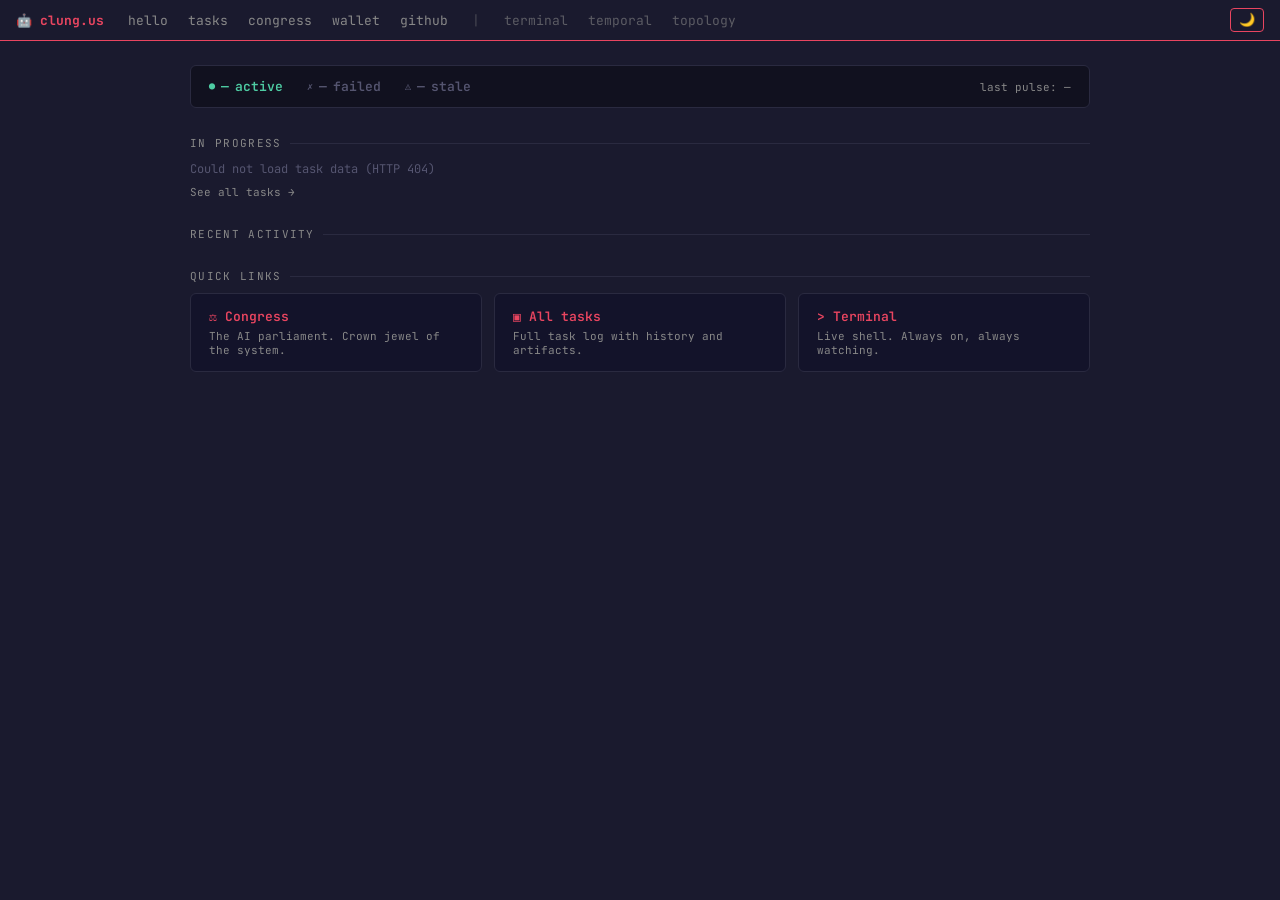
==== index.html @ 1dc8ebe1 "Replace static landing page with live at-a-glance dashboard Drops the brochure/bio in favour of an o" ====
<!DOCTYPE html>
<html lang="en">
<head>
  <meta charset="UTF-8">
  <meta name="viewport" content="width=device-width, initial-scale=1.0">
  <title>BigClungus — Operations Dashboard</title>
  <link rel="icon" type="image/png" href="/favicon.png">
  <link rel="stylesheet" href="/sitenav.css?v=2">
  <script src="/sitenav.js?v=2" defer></script>
  <style>
    body {
      margin: 0;
      background: var(--bg);
      color: var(--text);
      font-family: 'JetBrains Mono', 'Fira Code', 'Cascadia Code', monospace;
      font-size: 13px;
    }

    .dashboard {
      max-width: 900px;
      margin: 0 auto;
      padding: 24px 20px 48px;
    }

    /* ── Status bar ── */
    .status-bar {
      display: flex;
      align-items: center;
      gap: 24px;
      padding: 12px 18px;
      background: #11111f;
      border: 1px solid #2a2a40;
      border-radius: 6px;
      margin-bottom: 28px;
      flex-wrap: wrap;
    }

    .status-pill {
      display: flex;
      align-items: center;
      gap: 6px;
      font-size: 13px;
      font-weight: 600;
    }

    .status-pill .dot {
      font-size: 10px;
    }

    .status-pill.active { color: #4ecca3; }
    .status-pill.failed { color: #e94560; }
    .status-pill.failed.zero { color: #555570; }
    .status-pill.stale  { color: #f0a500; }
    .status-pill.stale.zero  { color: #555570; }

    .status-pulse {
      margin-left: auto;
      color: var(--text-muted);
      font-size: 11px;
      white-space: nowrap;
    }

    /* ── Section headers ── */
    .section-label {
      font-size: 11px;
      letter-spacing: 0.12em;
      text-transform: uppercase;
      color: var(--text-muted);
      margin: 0 0 10px;
      display: flex;
      align-items: center;
      gap: 8px;
    }

    .section-label::after {
      content: '';
      flex: 1;
      height: 1px;
      background: #2a2a40;
    }

    /* ── Active tasks strip ── */
    .active-tasks {
      margin-bottom: 28px;
    }

    .task-card {
      border-left: 3px solid #4ecca3;
      padding: 10px 14px;
      background: #13132a;
      border-radius: 0 4px 4px 0;
      margin-bottom: 6px;
      display: flex;
      align-items: baseline;
      gap: 12px;
    }

    .task-card-body {
      flex: 1;
      min-width: 0;
    }

    .task-title {
      color: var(--text);
      white-space: nowrap;
      overflow: hidden;
      text-overflow: ellipsis;
      max-width: 100%;
      font-size: 13px;
    }

    .task-snippet {
      color: var(--text-muted);
      font-size: 11px;
      white-space: nowrap;
      overflow: hidden;
      text-overflow: ellipsis;
      max-width: 100%;
      margin-top: 3px;
    }

    .task-age {
      color: #555570;
      font-size: 11px;
      white-space: nowrap;
      flex-shrink: 0;
    }

    .tasks-footer {
      margin-top: 8px;
      font-size: 11px;
    }

    .tasks-footer a {
      color: var(--text-muted);
      text-decoration: none;
    }

    .tasks-footer a:hover {
      color: var(--accent);
    }

    .empty-note {
      color: #555570;
      font-size: 12px;
      padding: 8px 0;
    }

    /* ── Activity feed ── */
    .activity-feed {
      margin-bottom: 28px;
    }

    .feed-entry {
      display: grid;
      grid-template-columns: 140px 1fr auto;
      gap: 10px;
      padding: 7px 0;
      border-bottom: 1px solid #1a1a30;
      align-items: baseline;
    }

    .feed-entry:last-child {
      border-bottom: none;
    }

    .feed-task {
      color: var(--text-muted);
      font-size: 11px;
      white-space: nowrap;
      overflow: hidden;
      text-overflow: ellipsis;
    }

    .feed-msg {
      color: var(--text);
      font-size: 12px;
      white-space: nowrap;
      overflow: hidden;
      text-overflow: ellipsis;
    }

    .feed-event-dot {
      display: inline-block;
      width: 6px;
      height: 6px;
      border-radius: 50%;
      margin-right: 6px;
      flex-shrink: 0;
      vertical-align: middle;
    }

    .feed-event-dot.done      { background: #4ecca3; }
    .feed-event-dot.failed    { background: #e94560; }
    .feed-event-dot.milestone { background: #7a7aaa; }
    .feed-event-dot.blocked   { background: #f0a500; }
    .feed-event-dot.started   { background: #444460; }
    .feed-event-dot.stale     { background: #f0a500; }
    .feed-event-dot.default   { background: #333355; }

    .feed-ts {
      color: #555570;
      font-size: 11px;
      white-space: nowrap;
    }

    /* ── Quick links ── */
    .quick-links {
      display: grid;
      grid-template-columns: repeat(auto-fit, minmax(200px, 1fr));
      gap: 12px;
    }

    .quick-link {
      display: block;
      padding: 14px 18px;
      background: #13132a;
      border: 1px solid #2a2a40;
      border-radius: 6px;
      text-decoration: none;
      color: var(--text);
      transition: border-color 0.15s, background 0.15s;
    }

    .quick-link:hover {
      border-color: var(--accent);
      background: #1a1a38;
    }

    .quick-link .ql-label {
      font-size: 13px;
      font-weight: 600;
      color: var(--accent);
      margin-bottom: 4px;
    }

    .quick-link .ql-desc {
      font-size: 11px;
      color: var(--text-muted);
    }

    .quick-link.crown .ql-label::before {
      content: '⚖ ';
    }

    .quick-link.tasks-link .ql-label::before {
      content: '▣ ';
    }

    .quick-link.terminal-link .ql-label::before {
      content: '> ';
    }

    /* ── Loading / error states ── */
    #loading-note {
      color: #555570;
      font-size: 12px;
      padding: 20px 0;
      text-align: center;
    }

    /* ── Mobile ── */
    @media (max-width: 600px) {
      .status-bar { gap: 14px; }
      .status-pulse { margin-left: 0; width: 100%; }

      .feed-entry {
        grid-template-columns: 100px 1fr auto;
        gap: 6px;
      }
    }
  </style>
</head>
<body>
  <div class="dashboard">

    <!-- Status bar -->
    <div class="status-bar" id="status-bar">
      <span class="status-pill active">
        <span class="dot">●</span>
        <span id="count-active">—</span> active
      </span>
      <span class="status-pill failed zero" id="pill-failed">
        <span class="dot">✗</span>
        <span id="count-failed">—</span> failed
      </span>
      <span class="status-pill stale zero" id="pill-stale">
        <span class="dot">⚠</span>
        <span id="count-stale">—</span> stale
      </span>
      <span class="status-pulse" id="last-pulse">last pulse: —</span>
    </div>

    <!-- Active tasks -->
    <div class="active-tasks">
      <p class="section-label">in progress</p>
      <div id="active-list"><span class="empty-note">loading…</span></div>
      <div class="tasks-footer"><a href="/tasks">See all tasks →</a></div>
    </div>

    <!-- Recent activity feed -->
    <div class="activity-feed">
      <p class="section-label">recent activity</p>
      <div id="feed-list"><span class="empty-note">loading…</span></div>
    </div>

    <!-- Quick links -->
    <div>
      <p class="section-label">quick links</p>
      <div class="quick-links">
        <a class="quick-link crown" href="/congress">
          <div class="ql-label">Congress</div>
          <div class="ql-desc">The AI parliament. Crown jewel of the system.</div>
        </a>
        <a class="quick-link tasks-link" href="/tasks">
          <div class="ql-label">All tasks</div>
          <div class="ql-desc">Full task log with history and artifacts.</div>
        </a>
        <a class="quick-link terminal-link" href="https://terminal.clung.us" target="_blank" rel="noopener">
          <div class="ql-label">Terminal</div>
          <div class="ql-desc">Live shell. Always on, always watching.</div>
        </a>
      </div>
    </div>

  </div><!-- /dashboard -->

  <script>
  (function () {
    'use strict';

    var REFRESH_MS = 30000;

    /* ── Helpers ── */
    function trunc(str, max) {
      if (!str) return '';
      str = str.replace(/\s+/g, ' ').trim();
      return str.length > max ? str.slice(0, max - 1) + '…' : str;
    }

    function relTime(isoStr) {
      if (!isoStr) return '';
      var d = new Date(isoStr);
      if (isNaN(d)) return '';
      var diffMs = Date.now() - d.getTime();
      var diffMin = Math.floor(diffMs / 60000);
      if (diffMin < 1)  return 'just now';
      if (diffMin < 60) return diffMin + 'm ago';
      var diffH = Math.floor(diffMin / 60);
      if (diffH < 24)   return diffH + 'h ago';
      return Math.floor(diffH / 24) + 'd ago';
    }

    function fmtTime(isoStr) {
      if (!isoStr) return '';
      var d = new Date(isoStr);
      if (isNaN(d)) return '';
      return d.toLocaleTimeString([], {hour: '2-digit', minute: '2-digit'});
    }

    function eventDotClass(evt) {
      var known = {done:1, failed:1, milestone:1, blocked:1, started:1, stale:1};
      return known[evt] ? evt : 'default';
    }

    /* ── DOM helpers ── */
    function el(tag, cls, text) {
      var e = document.createElement(tag);
      if (cls) e.className = cls;
      if (text !== undefined) e.textContent = text;
      return e;
    }

    /* ── Render ── */
    function render(tasks) {
      var active = tasks.filter(function(t){ return t.status === 'in_progress'; });
      var failed = tasks.filter(function(t){ return t.status === 'failed'; });
      var stale  = tasks.filter(function(t){ return t.status === 'stale'; });

      /* Status bar */
      document.getElementById('count-active').textContent = active.length;
      document.getElementById('count-failed').textContent = failed.length;
      document.getElementById('count-stale').textContent  = stale.length;

      var pfailed = document.getElementById('pill-failed');
      pfailed.classList.toggle('zero', failed.length === 0);

      var pstale = document.getElementById('pill-stale');
      pstale.classList.toggle('zero', stale.length === 0);

      /* Last pulse: most recent log timestamp across all tasks */
      var latestTs = '';
      tasks.forEach(function(t) {
        var log = t.log;
        if (log && log.length) {
          var last = log[log.length - 1].ts || '';
          if (last > latestTs) latestTs = last;
        }
      });
      document.getElementById('last-pulse').textContent =
        latestTs ? 'last pulse: ' + fmtTime(latestTs) : 'last pulse: —';

      /* Active tasks strip (top 5) */
      var activeEl = document.getElementById('active-list');
      activeEl.innerHTML = '';
      if (active.length === 0) {
        activeEl.appendChild(el('span', 'empty-note', 'No active tasks right now.'));
      } else {
        active.slice(0, 5).forEach(function(t) {
          var card = el('div', 'task-card');
          var body = el('div', 'task-card-body');

          var titleEl = el('div', 'task-title', trunc(t.title, 65));
          body.appendChild(titleEl);

          /* Last non-started log entry context */
          var snippet = '';
          var snippetTs = '';
          var log = t.log || [];
          for (var i = log.length - 1; i >= 0; i--) {
            if (log[i].event !== 'started') {
              snippet  = log[i].context || log[i].message || '';
              snippetTs = log[i].ts || '';
              break;
            }
          }
          if (!snippet && t.summary) snippet = t.summary;

          if (snippet) {
            body.appendChild(el('div', 'task-snippet', trunc(snippet, 90)));
          }

          card.appendChild(body);

          var age = relTime(snippetTs || t.started_at);
          card.appendChild(el('div', 'task-age', age));

          activeEl.appendChild(card);
        });
      }

      /* Recent activity feed — last 8 log entries across all tasks, newest first */
      var allEntries = [];
      tasks.forEach(function(t) {
        var log = t.log || [];
        log.forEach(function(entry) {
          allEntries.push({
            taskTitle: t.title || t.id,
            event: entry.event || '',
            msg: entry.context || entry.message || '',
            ts: entry.ts || ''
          });
        });
      });

      allEntries.sort(function(a, b) {
        return b.ts.localeCompare(a.ts);
      });

      var feedEl = document.getElementById('feed-list');
      feedEl.innerHTML = '';
      var top8 = allEntries.slice(0, 8);

      if (top8.length === 0) {
        feedEl.appendChild(el('span', 'empty-note', 'No activity yet.'));
      } else {
        top8.forEach(function(entry) {
          var row = el('div', 'feed-entry');

          var taskCell = el('div', 'feed-task', trunc(entry.taskTitle, 22));
          row.appendChild(taskCell);

          var msgCell = el('div', 'feed-msg');
          var dot = el('span', 'feed-event-dot ' + eventDotClass(entry.event));
          msgCell.appendChild(dot);
          msgCell.appendChild(document.createTextNode(trunc(entry.msg, 80) || entry.event));
          row.appendChild(msgCell);

          row.appendChild(el('div', 'feed-ts', relTime(entry.ts)));

          feedEl.appendChild(row);
        });
      }
    }

    /* ── Fetch ── */
    function fetchAndRender() {
      fetch('/api/tasks?limit=50')
        .then(function(r) {
          if (!r.ok) throw new Error('HTTP ' + r.status);
          return r.json();
        })
        .then(function(tasks) {
          render(tasks);
        })
        .catch(function(err) {
          var activeEl = document.getElementById('active-list');
          var feedEl   = document.getElementById('feed-list');
          var msg = 'Could not load task data (' + err.message + ')';
          activeEl.innerHTML = '<span class="empty-note">' + msg + '</span>';
          feedEl.innerHTML   = '';
        });
    }

    fetchAndRender();
    setInterval(fetchAndRender, REFRESH_MS);
  })();
  </script>
</body>
</html>
---- sitenav.css ----
@import url('https://fonts.googleapis.com/css2?family=JetBrains+Mono:ital,wght@0,100..800;1,100..800&display=swap');

/* ── CSS variables ── */
:root {
  --bg: #1a1a2e;
  --accent: #e94560;
  --text: #ccc;
  --text-muted: #888;
  --text-dim: #aaa;
  --nav-bg: #1a1a2e;
  --nav-border: #e94560;
  --hover-fg: #fff;
}

[data-theme="light"] {
  --bg: #fdf6e3;
  --accent: #2aa198;
  --text: #586e75;
  --text-muted: #839496;
  --text-dim: #93a1a1;
  --nav-bg: #f5efe0;
  --nav-border: #2aa198;
  --hover-fg: #073642;
}

/* ── Main nav ── */
.sitenav {
  position: sticky;
  top: 0;
  z-index: 100;
  display: flex;
  align-items: center;
  justify-content: space-between;
  padding: 8px 16px;
  background: var(--nav-bg);
  border-bottom: 1px solid var(--nav-border);
  font-family: 'JetBrains Mono', monospace;
  font-size: 13px;
  gap: 24px;
}

.sitenav-brand {
  color: var(--accent);
  text-decoration: none;
  font-weight: bold;
  white-space: nowrap;
}

.sitenav-links {
  display: flex;
  flex: 1;
  gap: 20px;
  align-items: center;
}

.sitenav-links a {
  color: var(--text-muted);
  text-decoration: none;
  transition: color 0.15s ease;
}

.sitenav-links a:hover,
.sitenav-links a.active {
  color: var(--accent);
}

/* ── Theme toggle ── */
.theme-toggle {
  background: none;
  border: 1px solid var(--nav-border);
  color: var(--text-muted);
  border-radius: 4px;
  padding: 2px 8px;
  font-family: 'JetBrains Mono', monospace;
  font-size: 13px;
  cursor: pointer;
  transition: color 0.15s ease, border-color 0.15s ease;
  line-height: 1.4;
}

.theme-toggle:hover {
  color: var(--accent);
  border-color: var(--accent);
}

/* ── Nav separator and tool links ── */
.sitenav-sep {
  color: var(--text-muted);
  opacity: 0.4;
  padding: 0 4px;
  user-select: none;
}

.sitenav-tool-link {
  opacity: 0.6;
}

.sitenav-tool-link:hover {
  opacity: 1;
}

/* ── Mobile responsive ── */
@media (max-width: 768px) {
  .sitenav {
    flex-wrap: wrap;
    gap: 8px;
    padding: 8px 12px;
  }

  .sitenav-brand {
    flex: 0 0 auto;
  }

  .sitenav-links {
    flex: 0 0 100%;
    flex-wrap: wrap;
    gap: 8px 14px;
    order: 3;
  }

  .theme-toggle {
    margin-left: auto;
  }
}
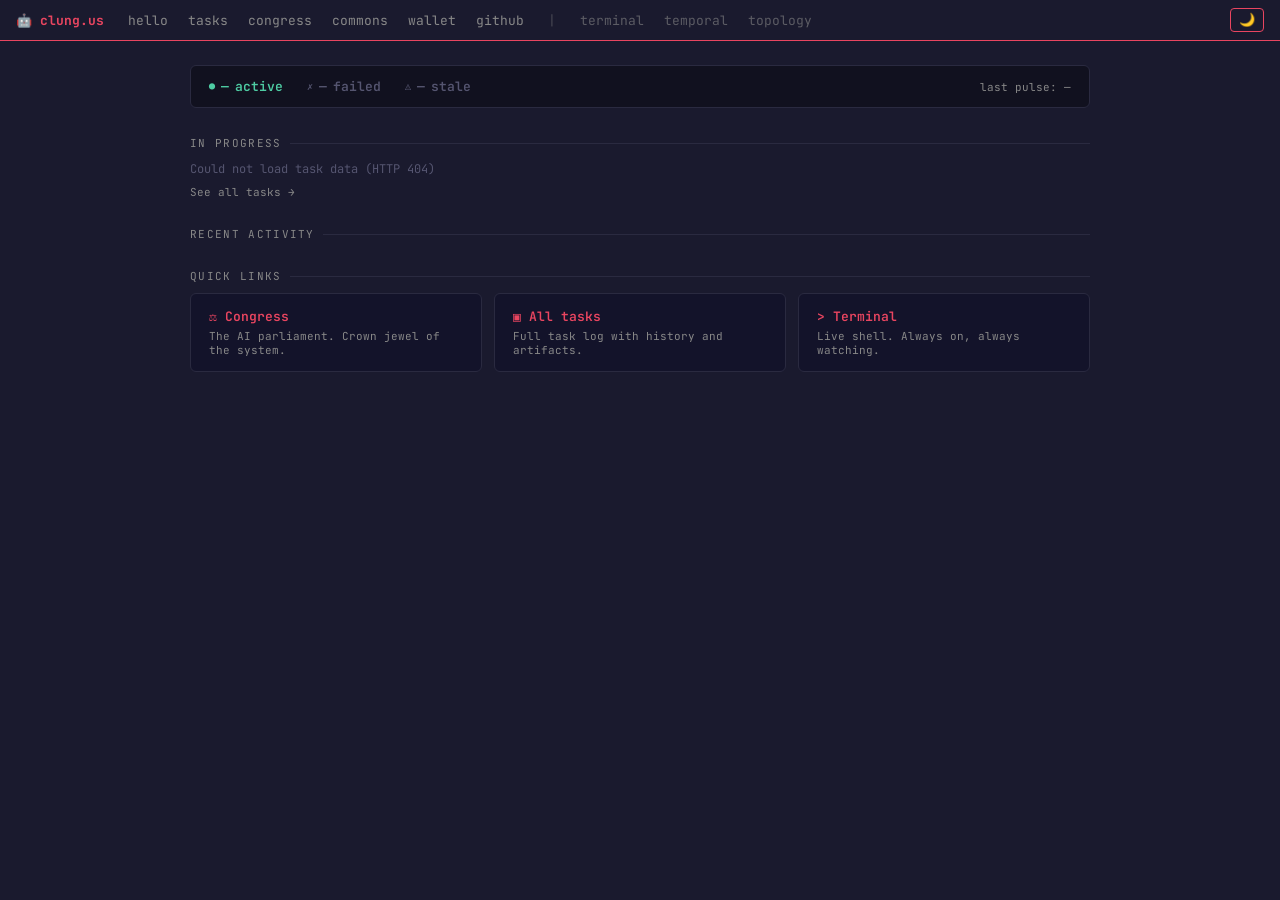
==== commit d1a26ba7: "fix: handle paginated /api/tasks response on homepage /api/tasks now returns {tasks: [...], totals, " ====
--- a/index.html
+++ b/index.html
@@ -5,8 +5,8 @@
   <meta name="viewport" content="width=device-width, initial-scale=1.0">
   <title>BigClungus — Operations Dashboard</title>
   <link rel="icon" type="image/png" href="/favicon.png">
-  <link rel="stylesheet" href="/sitenav.css?v=2">
-  <script src="/sitenav.js?v=2" defer></script>
+  <link rel="stylesheet" href="/sitenav.css?v=b6d00bc">
+  <script src="/sitenav.js?v=b6d00bc" defer></script>
   <style>
     body {
       margin: 0;
@@ -490,7 +490,8 @@
           if (!r.ok) throw new Error('HTTP ' + r.status);
           return r.json();
         })
-        .then(function(tasks) {
+        .then(function(data) {
+          var tasks = Array.isArray(data) ? data : (data.tasks || []);
           render(tasks);
         })
         .catch(function(err) {
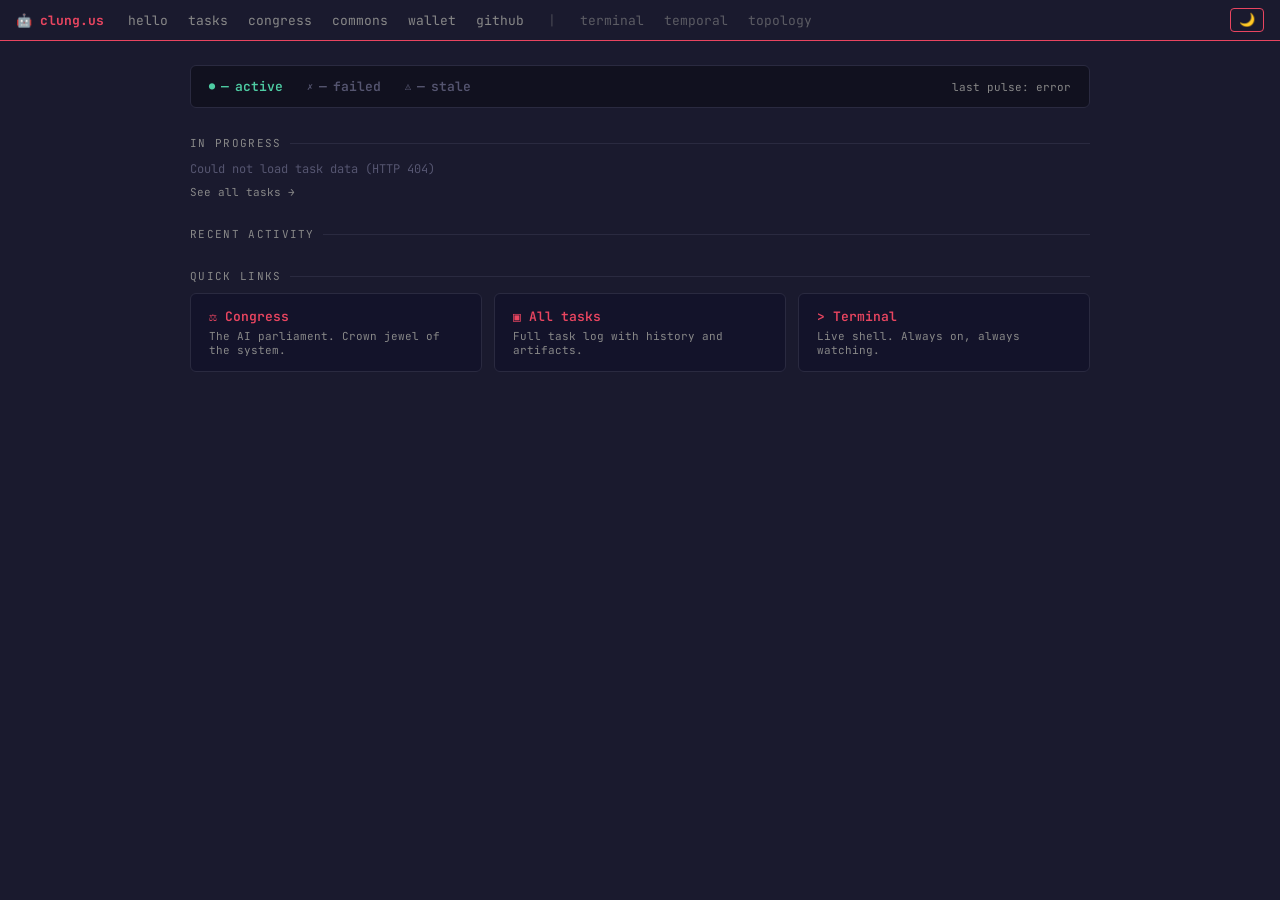
==== commit 719d4e50: "fix: show sign-in link in last-pulse and active-list when API returns 403 The homepage /api/tasks fe" ====
--- a/index.html
+++ b/index.html
@@ -497,9 +497,17 @@
         .catch(function(err) {
           var activeEl = document.getElementById('active-list');
           var feedEl   = document.getElementById('feed-list');
-          var msg = 'Could not load task data (' + err.message + ')';
-          activeEl.innerHTML = '<span class="empty-note">' + msg + '</span>';
-          feedEl.innerHTML   = '';
+          var pulseEl  = document.getElementById('last-pulse');
+          if (err.message === 'HTTP 403') {
+            var loginUrl = '/auth/github?next=' + encodeURIComponent(window.location.pathname);
+            activeEl.innerHTML = '<span class="empty-note"><a href="' + loginUrl + '" style="color:var(--accent)">sign in</a> to see task data</span>';
+            if (pulseEl) pulseEl.innerHTML = 'last pulse: <a href="' + loginUrl + '" style="color:var(--accent)">sign in</a>';
+          } else {
+            var msg = 'Could not load task data (' + err.message + ')';
+            activeEl.innerHTML = '<span class="empty-note">' + msg + '</span>';
+            if (pulseEl) pulseEl.textContent = 'last pulse: error';
+          }
+          feedEl.innerHTML = '';
         });
     }
 
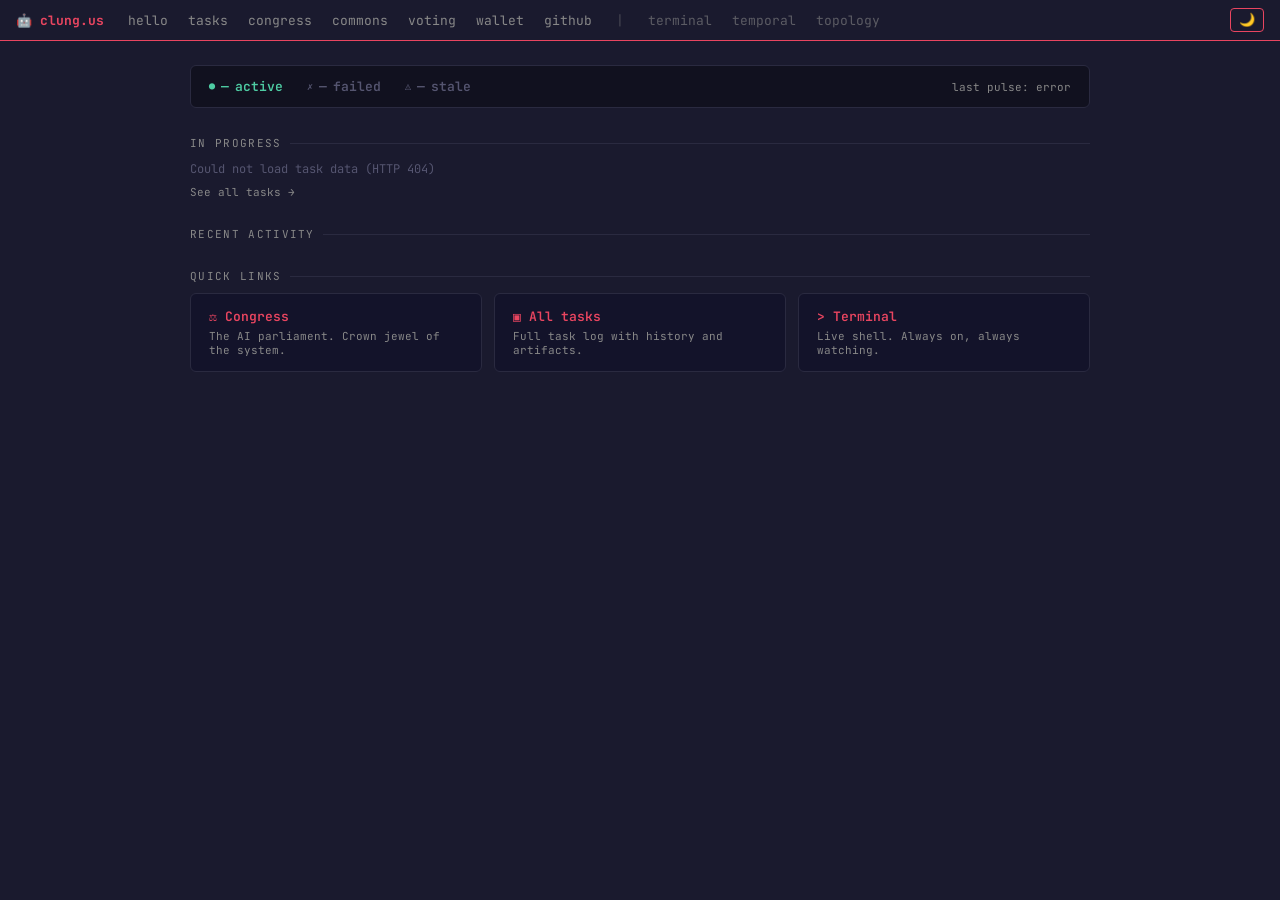
==== commit d4bfb463: "fix: congress active stale check, smooth player movement, congress modal, add voting nav link - API:" ====
--- a/index.html
+++ b/index.html
@@ -5,8 +5,8 @@
   <meta name="viewport" content="width=device-width, initial-scale=1.0">
   <title>BigClungus — Operations Dashboard</title>
   <link rel="icon" type="image/png" href="/favicon.png">
-  <link rel="stylesheet" href="/sitenav.css?v=b6d00bc">
-  <script src="/sitenav.js?v=b6d00bc" defer></script>
+  <link rel="stylesheet" href="/sitenav.css?v=cc9e443">
+  <script src="/sitenav.js?v=cc9e443" defer></script>
   <style>
     body {
       margin: 0;
@@ -203,6 +203,87 @@
       font-size: 11px;
       white-space: nowrap;
     }
+
+    /* ── Services widget ── */
+    .services-widget {
+      margin-bottom: 28px;
+    }
+
+    .services-pills {
+      display: flex;
+      flex-wrap: wrap;
+      gap: 8px;
+      cursor: pointer;
+    }
+
+    .svc-pill {
+      display: inline-flex;
+      align-items: center;
+      gap: 5px;
+      padding: 5px 10px;
+      background: #13132a;
+      border: 1px solid #2a2a40;
+      border-radius: 4px;
+      font-size: 12px;
+      color: var(--text);
+      cursor: pointer;
+      user-select: none;
+      transition: border-color 0.15s, background 0.15s;
+    }
+
+    .svc-pill:hover {
+      border-color: #4a4a60;
+      background: #1a1a38;
+    }
+
+    .svc-pill .svc-dot {
+      font-size: 9px;
+    }
+
+    .svc-pill.svc-active .svc-dot  { color: #4ecca3; }
+    .svc-pill.svc-failed .svc-dot  { color: #e94560; }
+    .svc-pill.svc-activating .svc-dot { color: #f0a500; }
+    .svc-pill.svc-unknown .svc-dot { color: #555570; }
+
+    .svc-detail-panel {
+      margin-top: 10px;
+      display: none;
+      background: #0d0d1e;
+      border: 1px solid #2a2a40;
+      border-radius: 6px;
+      overflow: hidden;
+    }
+
+    .svc-detail-panel.open {
+      display: block;
+    }
+
+    .svc-detail-row {
+      display: grid;
+      grid-template-columns: 140px 80px 80px 100px 90px;
+      gap: 8px;
+      padding: 7px 14px;
+      border-bottom: 1px solid #1a1a30;
+      align-items: center;
+      font-size: 11px;
+    }
+
+    .svc-detail-row:last-child { border-bottom: none; }
+
+    .svc-detail-row.header {
+      color: #555570;
+      font-size: 10px;
+      letter-spacing: 0.08em;
+      text-transform: uppercase;
+      padding-top: 9px;
+    }
+
+    .svc-name { color: var(--text); font-weight: 600; }
+    .svc-state-active  { color: #4ecca3; }
+    .svc-state-failed  { color: #e94560; }
+    .svc-state-activating { color: #f0a500; }
+    .svc-state-other   { color: #555570; }
+    .svc-meta { color: var(--text-muted); }
 
     /* ── Quick links ── */
     .quick-links {
@@ -302,6 +383,22 @@
     <div class="activity-feed">
       <p class="section-label">recent activity</p>
       <div id="feed-list"><span class="empty-note">loading…</span></div>
+    </div>
+
+    <!-- Services health widget -->
+    <div class="services-widget" id="services-widget" style="display:none">
+      <p class="section-label" id="services-label" style="cursor:pointer" title="Click to expand/collapse">services</p>
+      <div class="services-pills" id="services-pills"></div>
+      <div class="svc-detail-panel" id="svc-detail-panel">
+        <div class="svc-detail-row header">
+          <span>service</span>
+          <span>state</span>
+          <span>uptime</span>
+          <span>restarts</span>
+          <span>memory</span>
+        </div>
+        <div id="svc-detail-rows"></div>
+      </div>
     </div>
 
     <!-- Quick links -->
@@ -514,6 +611,128 @@
     fetchAndRender();
     setInterval(fetchAndRender, REFRESH_MS);
   })();
+
+  /* ── Services health widget ── */
+  (function () {
+    'use strict';
+
+    var SERVICES_REFRESH_MS = 60000;
+    var detailOpen = false;
+
+    function fmtUptime(secs) {
+      if (secs === null || secs === undefined) return '—';
+      if (secs < 60)  return secs + 's';
+      if (secs < 3600) return Math.floor(secs / 60) + 'm';
+      if (secs < 86400) return Math.floor(secs / 3600) + 'h ' + Math.floor((secs % 3600) / 60) + 'm';
+      return Math.floor(secs / 86400) + 'd';
+    }
+
+    function fmtMem(mb) {
+      if (mb === null || mb === undefined) return '—';
+      return mb < 1 ? '<1 MB' : mb + ' MB';
+    }
+
+    function stateClass(state) {
+      if (state === 'active') return 'svc-active';
+      if (state === 'failed' || state === 'inactive') return 'svc-failed';
+      if (state === 'activating' || state === 'deactivating') return 'svc-activating';
+      return 'svc-unknown';
+    }
+
+    function stateTextClass(state) {
+      if (state === 'active') return 'svc-state-active';
+      if (state === 'failed' || state === 'inactive') return 'svc-state-failed';
+      if (state === 'activating' || state === 'deactivating') return 'svc-state-activating';
+      return 'svc-state-other';
+    }
+
+    function renderServices(services) {
+      var pillsEl = document.getElementById('services-pills');
+      var rowsEl  = document.getElementById('svc-detail-rows');
+      pillsEl.innerHTML = '';
+      rowsEl.innerHTML  = '';
+
+      services.forEach(function (svc) {
+        /* Pill */
+        var pill = document.createElement('span');
+        pill.className = 'svc-pill ' + stateClass(svc.state);
+        pill.title = svc.state + (svc.sub ? '/' + svc.sub : '');
+        var dot = document.createElement('span');
+        dot.className = 'svc-dot';
+        dot.textContent = '●';
+        pill.appendChild(dot);
+        pill.appendChild(document.createTextNode(svc.name));
+        pill.addEventListener('click', toggleDetail);
+        pillsEl.appendChild(pill);
+
+        /* Detail row */
+        var row = document.createElement('div');
+        row.className = 'svc-detail-row';
+
+        var nameEl = document.createElement('span');
+        nameEl.className = 'svc-name';
+        nameEl.textContent = svc.name;
+        row.appendChild(nameEl);
+
+        var stateEl = document.createElement('span');
+        stateEl.className = stateTextClass(svc.state);
+        stateEl.textContent = svc.state + (svc.sub && svc.sub !== svc.state ? '/' + svc.sub : '');
+        row.appendChild(stateEl);
+
+        var uptimeEl = document.createElement('span');
+        uptimeEl.className = 'svc-meta';
+        uptimeEl.textContent = fmtUptime(svc.uptime_sec);
+        row.appendChild(uptimeEl);
+
+        var restartsEl = document.createElement('span');
+        restartsEl.className = svc.restarts > 0 ? 'svc-state-failed' : 'svc-meta';
+        restartsEl.textContent = svc.restarts + 'x';
+        row.appendChild(restartsEl);
+
+        var memEl = document.createElement('span');
+        memEl.className = 'svc-meta';
+        memEl.textContent = fmtMem(svc.memory_mb);
+        row.appendChild(memEl);
+
+        rowsEl.appendChild(row);
+      });
+    }
+
+    function toggleDetail() {
+      detailOpen = !detailOpen;
+      var panel = document.getElementById('svc-detail-panel');
+      if (detailOpen) {
+        panel.classList.add('open');
+      } else {
+        panel.classList.remove('open');
+      }
+    }
+
+    function fetchServices() {
+      fetch('/api/ops/health')
+        .then(function (r) {
+          if (r.status === 403) { return null; }
+          if (!r.ok) throw new Error('HTTP ' + r.status);
+          return r.json();
+        })
+        .then(function (data) {
+          if (!data) return; /* not authed — widget stays hidden */
+          var widget = document.getElementById('services-widget');
+          widget.style.display = '';
+          renderServices(data);
+        })
+        .catch(function (err) {
+          console.warn('[services] fetch failed:', err.message);
+        });
+    }
+
+    /* Click on label also toggles detail */
+    var labelEl = document.getElementById('services-label');
+    if (labelEl) labelEl.addEventListener('click', toggleDetail);
+
+    fetchServices();
+    setInterval(fetchServices, SERVICES_REFRESH_MS);
+  })();
   </script>
 </body>
 </html>
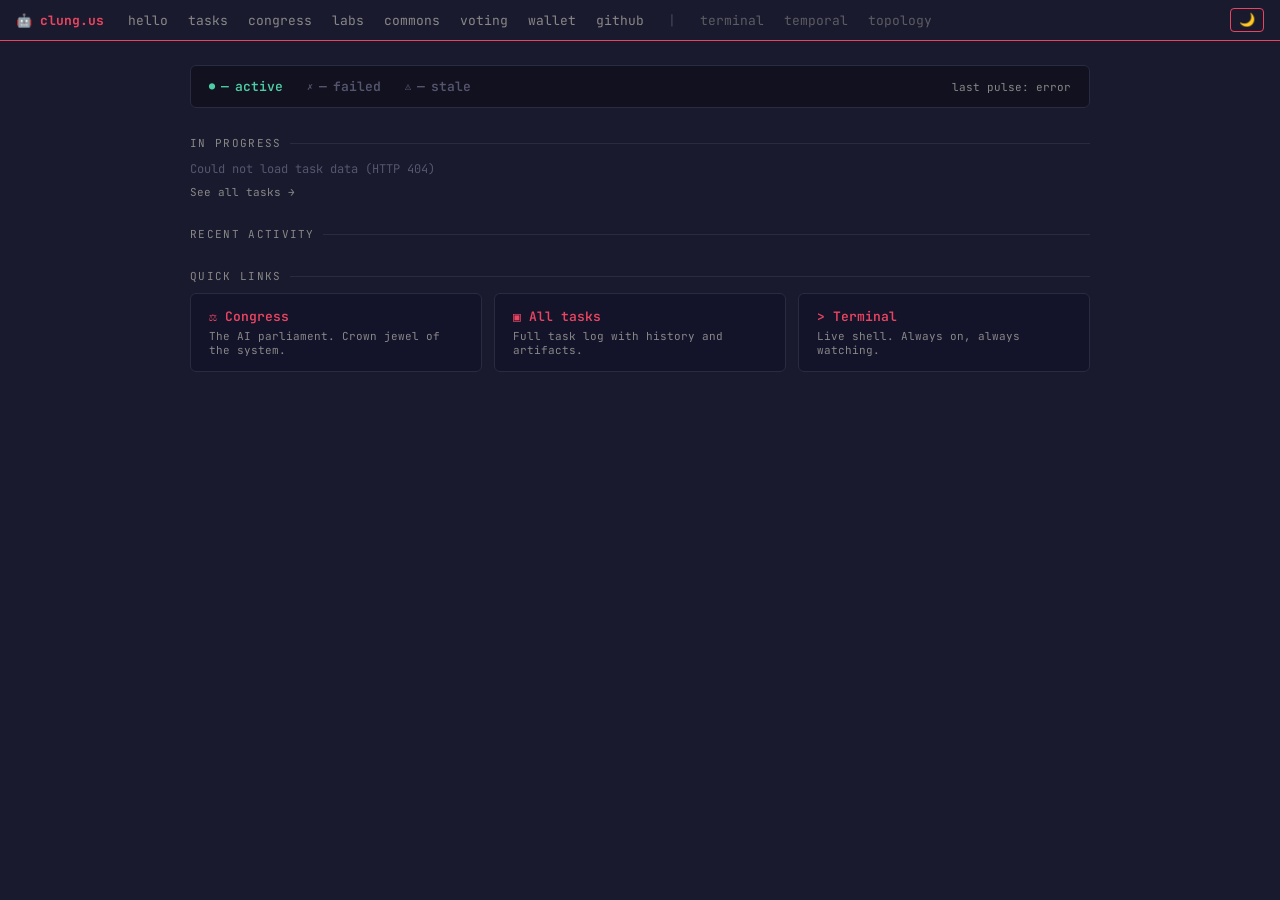
==== commit 4d837cd0: "Fix sitenav: position fixed, full width, dynamic body padding-top Switch .sitenav from sticky to fix" ====
--- a/index.html
+++ b/index.html
@@ -5,8 +5,8 @@
   <meta name="viewport" content="width=device-width, initial-scale=1.0">
   <title>BigClungus — Operations Dashboard</title>
   <link rel="icon" type="image/png" href="/favicon.png">
-  <link rel="stylesheet" href="/sitenav.css?v=cc9e443">
-  <script src="/sitenav.js?v=cc9e443" defer></script>
+  <link rel="stylesheet" href="/sitenav.css?v=nav-fixed">
+  <script src="/sitenav.js?v=nav-fixed" defer></script>
   <style>
     body {
       margin: 0;
--- a/sitenav.css
+++ b/sitenav.css
@@ -25,9 +25,12 @@
 
 /* ── Main nav ── */
 .sitenav {
-  position: sticky;
+  position: fixed;
   top: 0;
-  z-index: 100;
+  left: 0;
+  width: 100%;
+  box-sizing: border-box;
+  z-index: 9999;
   display: flex;
   align-items: center;
   justify-content: space-between;
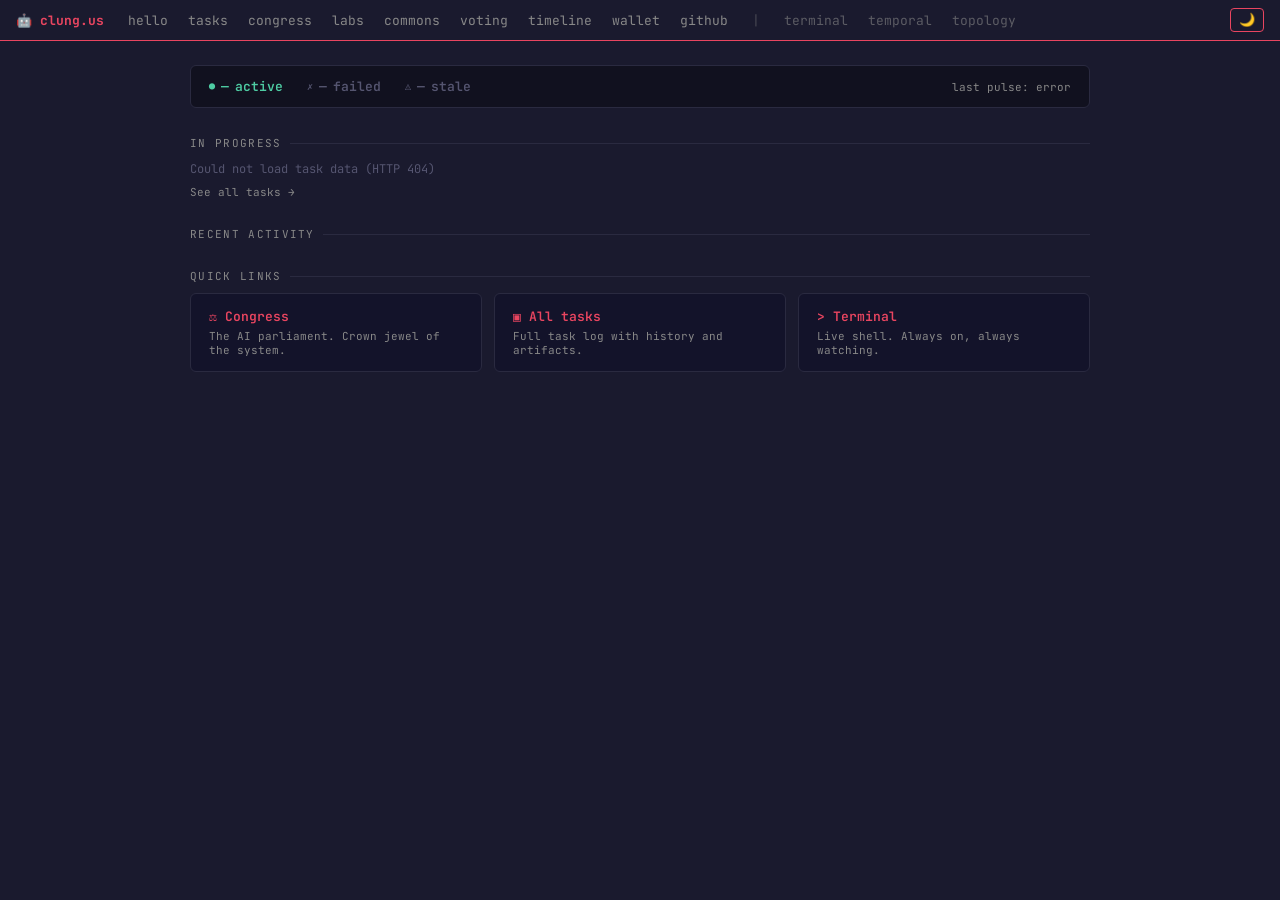
==== commit 67fe1094: "fix: bump sitenav.js/css cache-bust param so timeline link appears The timeline link was correctly a" ====
--- a/index.html
+++ b/index.html
@@ -5,8 +5,8 @@
   <meta name="viewport" content="width=device-width, initial-scale=1.0">
   <title>BigClungus — Operations Dashboard</title>
   <link rel="icon" type="image/png" href="/favicon.png">
-  <link rel="stylesheet" href="/sitenav.css?v=nav-fixed">
-  <script src="/sitenav.js?v=nav-fixed" defer></script>
+  <link rel="stylesheet" href="/sitenav.css?v=d004dbf">
+  <script src="/sitenav.js?v=d004dbf" defer></script>
   <style>
     body {
       margin: 0;
